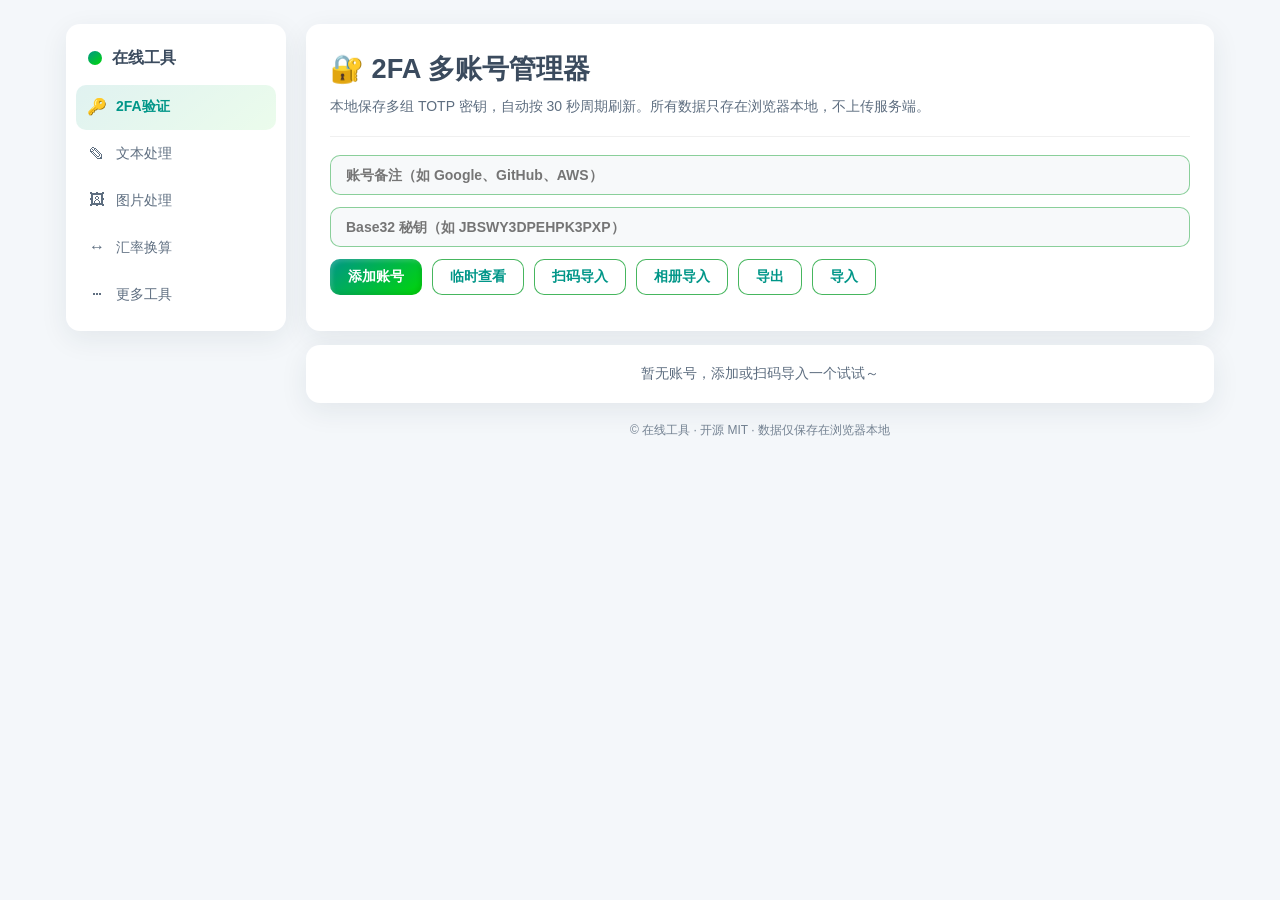
==== public/index.html @ 4e8e959b "feat(2fa): rewrite home as multi-account TOTP manager - multiple accounts with autosave (localStorag" ====
<!doctype html>
<html lang="zh-CN">
<head>
  <meta charset="utf-8">
  <title>2FA 多账号管理器</title>
  <meta http-equiv="X-UA-Compatible" content="IE=edge">
  <meta name="viewport" content="width=device-width,initial-scale=1">
  <meta name="description" content="开源 2FA / TOTP 多账号管理器，支持扫码导入、相册导入、Base32 手动添加。">
  <link rel="icon" type="image/svg+xml" href="assets/img/favicon.svg">
  <link rel="stylesheet" href="assets/css/style.css">
  <script src="assets/js/otpauth.umd.min.js"></script>
  <script src="assets/js/qrcode.min.js"></script>
  <script src="assets/js/jsQR.js"></script>
</head>
<body>
  <div class="layout">
    <aside class="sidebar" data-sidebar></aside>
    <main>
      <div class="panel">
        <h1>🔐 2FA 多账号管理器</h1>
        <p class="lead">本地保存多组 TOTP 密钥，自动按 30 秒周期刷新。所有数据只存在浏览器本地，不上传服务端。</p>
        <hr>

        <div class="row">
          <input id="remark" class="input" type="text" placeholder="账号备注（如 Google、GitHub、AWS）">
        </div>
        <div class="row">
          <input id="secret" class="input" type="text" placeholder="Base32 秘钥（如 JBSWY3DPEHPK3PXP）" autocomplete="off" autocapitalize="characters" spellcheck="false">
        </div>
        <div class="row">
          <button id="btn-add"  class="btn">添加账号</button>
          <button id="btn-once" class="btn ghost">临时查看</button>
          <button id="btn-scan" class="btn ghost">扫码导入</button>
          <button id="btn-pick" class="btn ghost">相册导入</button>
          <button id="btn-export" class="btn ghost">导出</button>
          <button id="btn-import" class="btn ghost">导入</button>
          <input id="file-qr" type="file" accept="image/*" hidden>
          <input id="file-json" type="file" accept="application/json,.json" hidden>
        </div>

        <div id="scanner" class="scanner" hidden>
          <video id="video" autoplay playsinline muted></video>
          <div class="row" style="margin-top:8px">
            <button id="btn-stop" class="btn danger">停止扫码</button>
            <span class="muted small">需要 HTTPS 与摄像头权限。如无法开启请改用「相册导入」。</span>
          </div>
        </div>
      </div>

      <div id="list"></div>

      <footer class="foot">© 在线工具 · 开源 MIT · 数据仅保存在浏览器本地</footer>
    </main>
  </div>

  <div id="qr-modal" class="modal" role="dialog" aria-modal="true">
    <div class="modal-content">
      <span class="close" data-close>×</span>
      <div id="qrcode"></div>
      <p class="qr-text">扫码即可在 Authenticator App 中添加这个账号。</p>
    </div>
  </div>

  <script src="assets/js/common.js"></script>
  <script>
  (function(){
    'use strict';
    const $ = s => document.querySelector(s);
    const STORAGE = window.localStorage;
    const LS_KEY = 'totp.accounts';

    // -------- state --------
    let accounts = [];
    try { accounts = JSON.parse(STORAGE.getItem(LS_KEY) || '[]'); } catch(e){ accounts = []; }
    const save = () => STORAGE.setItem(LS_KEY, JSON.stringify(accounts));

    function uid(){ return Math.random().toString(36).slice(2, 10) + Date.now().toString(36).slice(-4); }

    function normSecret(raw){ return String(raw || '').replace(/\s+/g, '').toUpperCase(); }

    function validateSecret(raw){
      const s = normSecret(raw);
      if(!s) return null;
      if(s.length < 16){ window.toast('密钥太短，至少 16 位 Base32'); return null; }
      if(s.length > 128){ window.toast('密钥过长'); return null; }
      if(!/^[A-Z2-7]+$/.test(s)){ window.toast('非法 Base32：只允许 A–Z 与 2–7'); return null; }
      return s;
    }

    function makeTOTP(acc){
      return new OTPAuth.TOTP({
        issuer: acc.issuer || '',
        label:  acc.remark || '账号',
        algorithm: acc.algorithm || 'SHA1',
        digits: acc.digits || 6,
        period: acc.period || 30,
        secret: OTPAuth.Secret.fromBase32(acc.secret)
      });
    }

    function genCode(acc, tsMs){
      try { return makeTOTP(acc).generate({ timestamp: tsMs }); }
      catch(e){ return '错误'; }
    }

    // -------- render --------
    const list = $('#list');
    function render(){
      list.innerHTML = '';
      if(!accounts.length){
        const empty = document.createElement('div');
        empty.className = 'panel ghost-panel';
        empty.innerHTML = '<div class="muted center">暂无账号，添加或扫码导入一个试试～</div>';
        list.appendChild(empty);
        return;
      }
      for(const acc of accounts){
        const card = document.createElement('div');
        card.className = 'panel acc-card';
        card.dataset.id = acc.id;
        card.innerHTML = `
          <div class="acc-row">
            <div class="acc-meta">
              <div class="acc-name" data-edit="remark" contenteditable="true" spellcheck="false"></div>
              <div class="acc-issuer muted small"></div>
              <div class="otp" data-otp>------</div>
              <div class="bar-track"><div class="bar-fill" data-bar></div></div>
            </div>
            <div class="acc-ctrl">
              <button class="btn ghost btn-sm" data-act="copy">复制</button>
              <button class="btn ghost btn-sm" data-act="qr">二维码</button>
              <button class="btn ghost btn-sm" data-act="edit">编辑秘钥</button>
              <button class="btn ghost btn-sm" data-act="up">↑</button>
              <button class="btn ghost btn-sm" data-act="down">↓</button>
              <button class="btn danger btn-sm" data-act="del">删除</button>
            </div>
          </div>`;
        card.querySelector('.acc-name').textContent = acc.remark || '未命名';
        card.querySelector('.acc-issuer').textContent = acc.issuer ? '· ' + acc.issuer : '';
        list.appendChild(card);
      }
      tick(true);
    }

    // -------- ticking --------
    function tick(force){
      const ms = Date.now();
      const sec = Math.floor(ms / 1000);
      for(const acc of accounts){
        const period = acc.period || 30;
        const left = period - (sec % period);
        const card = list.querySelector(`[data-id="${CSS.escape(acc.id)}"]`);
        if(!card) continue;
        const otpEl = card.querySelector('[data-otp]');
        const barEl = card.querySelector('[data-bar]');
        const code = genCode(acc, ms);
        // group spacing for 6 digits
        const display = code.length === 6 ? code.slice(0,3) + ' ' + code.slice(3) : code;
        otpEl.textContent = display;
        otpEl.classList.toggle('warn', left <= 5);
        if(barEl){
          barEl.style.width = (left / period * 100) + '%';
          barEl.classList.toggle('warn', left <= 5);
        }
      }
    }
    setInterval(tick, 1000);

    // -------- list event delegation --------
    list.addEventListener('click', (e) => {
      const btn = e.target.closest('button[data-act]');
      if(!btn) return;
      const card = e.target.closest('[data-id]');
      const id = card.dataset.id;
      const i = accounts.findIndex(a => a.id === id);
      if(i < 0) return;
      const act = btn.dataset.act;
      if(act === 'copy'){
        const code = genCode(accounts[i], Date.now()).replace(/\s/g,'');
        window.copyText(code).then(ok => ok && window.toast('已复制 ' + code));
      } else if(act === 'qr'){
        showQR(accounts[i]);
      } else if(act === 'edit'){
        const v = prompt('请输入新的 Base32 秘钥：', accounts[i].secret || '');
        if(v == null) return;
        const s = validateSecret(v);
        if(!s) return;
        accounts[i].secret = s; save(); render();
      } else if(act === 'up' && i > 0){
        [accounts[i-1], accounts[i]] = [accounts[i], accounts[i-1]]; save(); render();
      } else if(act === 'down' && i < accounts.length - 1){
        [accounts[i+1], accounts[i]] = [accounts[i], accounts[i+1]]; save(); render();
      } else if(act === 'del'){
        if(confirm('确认删除「' + (accounts[i].remark || '该账号') + '」？')){
          accounts.splice(i, 1); save(); render();
        }
      }
    });

    list.addEventListener('blur', (e) => {
      const node = e.target.closest('[data-edit="remark"]');
      if(!node) return;
      const card = e.target.closest('[data-id]');
      const i = accounts.findIndex(a => a.id === card.dataset.id);
      if(i < 0) return;
      const newName = (node.textContent || '').trim() || '未命名';
      if(newName !== accounts[i].remark){
        accounts[i].remark = newName;
        save();
      }
      node.textContent = newName;
    }, true);

    list.addEventListener('keydown', (e) => {
      if(e.target.matches('[data-edit="remark"]') && e.key === 'Enter'){
        e.preventDefault(); e.target.blur();
      }
    });

    // -------- add / once --------
    function addAccount(remark, secret, extra = {}){
      const s = validateSecret(secret);
      if(!s) return false;
      accounts.push({
        id: uid(),
        remark: (remark || '未命名').trim(),
        issuer: extra.issuer || '',
        secret: s,
        algorithm: extra.algorithm || 'SHA1',
        digits: extra.digits || 6,
        period: extra.period || 30,
      });
      save(); render();
      window.toast('已添加账号');
      return true;
    }

    $('#btn-add').addEventListener('click', () => {
      const r = $('#remark').value.trim();
      const s = $('#secret').value;
      if(!r){ return window.toast('请填写账号备注'); }
      if(addAccount(r, s)){ $('#remark').value = ''; $('#secret').value = ''; }
    });

    $('#btn-once').addEventListener('click', () => {
      const s = validateSecret($('#secret').value);
      if(!s) return;
      const code = genCode({ secret: s }, Date.now());
      const left = 30 - (Math.floor(Date.now()/1000) % 30);
      window.copyText(code);
      window.toast(`一次性验证码：${code}（剩余 ${left} 秒，已复制）`);
    });

    // -------- QR display --------
    function showQR(acc){
      const totp = makeTOTP(acc);
      const uri = totp.toString();
      const box = $('#qrcode');
      box.innerHTML = '';
      new QRCode(box, { text: uri, width: 240, height: 240, correctLevel: QRCode.CorrectLevel.M });
      $('#qr-modal').classList.add('open');
    }
    document.addEventListener('click', (e) => {
      if(e.target && e.target.matches('[data-close]')) $('#qr-modal').classList.remove('open');
      if(e.target && e.target.id === 'qr-modal')      $('#qr-modal').classList.remove('open');
    });
    document.addEventListener('keydown', (e) => {
      if(e.key === 'Escape') $('#qr-modal').classList.remove('open');
    });

    // -------- otpauth:// parsing --------
    function handleOtpauthUri(data){
      try{
        if(!/^otpauth:\/\//i.test(data)) throw new Error('不是 otpauth 链接');
        const u = new URL(data);
        const type = u.host.toLowerCase(); // totp / hotp
        if(type !== 'totp') throw new Error('暂不支持 ' + type.toUpperCase());
        const labelRaw = decodeURIComponent(u.pathname.replace(/^\//, ''));
        // label can be "Issuer:Account" — split
        let issuer = u.searchParams.get('issuer') || '';
        let remark = labelRaw;
        if(labelRaw.includes(':')){
          const [iss, acc] = labelRaw.split(':');
          issuer = issuer || iss;
          remark = acc.trim();
        }
        const secret = normSecret(u.searchParams.get('secret') || '');
        if(!secret){ throw new Error('二维码中缺少 secret'); }
        const algorithm = (u.searchParams.get('algorithm') || 'SHA1').toUpperCase();
        const digits = parseInt(u.searchParams.get('digits') || '6', 10);
        const period = parseInt(u.searchParams.get('period') || '30', 10);
        return { remark: remark || issuer || '未命名', issuer, secret, algorithm, digits, period };
      }catch(e){
        window.toast('二维码无效：' + e.message);
        return null;
      }
    }

    // -------- gallery import --------
    $('#btn-pick').addEventListener('click', () => $('#file-qr').click());
    $('#file-qr').addEventListener('change', (e) => {
      const f = e.target.files && e.target.files[0]; if(!f) return;
      const reader = new FileReader();
      reader.onload = () => {
        const img = new Image();
        img.onload = () => {
          const c = document.createElement('canvas');
          c.width = img.width; c.height = img.height;
          const ctx = c.getContext('2d');
          ctx.drawImage(img, 0, 0);
          const im = ctx.getImageData(0, 0, c.width, c.height);
          const qr = jsQR(im.data, c.width, c.height);
          if(!qr){ window.toast('无法识别二维码，请确认图片清晰'); return; }
          const parsed = handleOtpauthUri(qr.data);
          if(parsed) addAccount(parsed.remark, parsed.secret, parsed);
        };
        img.onerror = () => window.toast('图片加载失败');
        img.src = reader.result;
      };
      reader.readAsDataURL(f);
      e.target.value = '';
    });

    // -------- camera scan --------
    let stream = null, scanRAF = null;
    $('#btn-scan').addEventListener('click', async () => {
      if(!navigator.mediaDevices || !navigator.mediaDevices.getUserMedia){
        return window.toast('当前浏览器不支持摄像头扫码，请改用相册导入');
      }
      $('#scanner').hidden = false;
      try {
        stream = await navigator.mediaDevices.getUserMedia({ video: { facingMode: 'environment' } });
        const v = $('#video');
        v.srcObject = stream;
        await v.play().catch(() => {});
        scanLoop();
      } catch(e){
        window.toast('无法打开摄像头：' + (e.message || e));
        $('#scanner').hidden = true;
      }
    });
    $('#btn-stop').addEventListener('click', stopScan);
    function stopScan(){
      if(scanRAF){ cancelAnimationFrame(scanRAF); scanRAF = null; }
      if(stream){ stream.getTracks().forEach(t => t.stop()); stream = null; }
      $('#scanner').hidden = true;
    }
    function scanLoop(){
      if(!stream) return;
      const v = $('#video');
      const c = document.createElement('canvas');
      const ctx = c.getContext('2d');
      const loop = () => {
        if(!stream) return;
        if(v.readyState === v.HAVE_ENOUGH_DATA && v.videoWidth){
          c.width = v.videoWidth; c.height = v.videoHeight;
          ctx.drawImage(v, 0, 0, c.width, c.height);
          const im = ctx.getImageData(0, 0, c.width, c.height);
          const qr = jsQR(im.data, c.width, c.height, { inversionAttempts: 'attemptBoth' });
          if(qr){
            const parsed = handleOtpauthUri(qr.data);
            stopScan();
            if(parsed) addAccount(parsed.remark, parsed.secret, parsed);
            return;
          }
        }
        scanRAF = requestAnimationFrame(loop);
      };
      scanRAF = requestAnimationFrame(loop);
    }

    // -------- export / import --------
    $('#btn-export').addEventListener('click', () => {
      if(!accounts.length){ return window.toast('暂无账号可导出'); }
      const blob = new Blob([JSON.stringify(accounts, null, 2)], { type: 'application/json' });
      const url = URL.createObjectURL(blob);
      const a = document.createElement('a');
      a.href = url; a.download = 'totp-accounts-' + new Date().toISOString().slice(0,10) + '.json';
      document.body.appendChild(a); a.click(); a.remove();
      setTimeout(() => URL.revokeObjectURL(url), 2000);
    });
    $('#btn-import').addEventListener('click', () => $('#file-json').click());
    $('#file-json').addEventListener('change', (e) => {
      const f = e.target.files && e.target.files[0]; if(!f) return;
      const reader = new FileReader();
      reader.onload = () => {
        try {
          const data = JSON.parse(reader.result);
          if(!Array.isArray(data)) throw new Error('文件格式不正确');
          let n = 0;
          for(const a of data){
            const s = normSecret(a.secret);
            if(!s || !/^[A-Z2-7]+$/.test(s)) continue;
            accounts.push({
              id: uid(),
              remark: a.remark || a.label || '未命名',
              issuer: a.issuer || '',
              secret: s,
              algorithm: (a.algorithm || 'SHA1').toUpperCase(),
              digits: parseInt(a.digits || 6, 10),
              period: parseInt(a.period || 30, 10),
            });
            n++;
          }
          save(); render();
          window.toast('已导入 ' + n + ' 个账号');
        } catch(err){
          window.toast('导入失败：' + err.message);
        }
      };
      reader.readAsText(f);
      e.target.value = '';
    });

    // -------- URL params support: ?key=… or /2fa/<KEY> --------
    (function bootstrapFromUrl(){
      const url = new URL(location.href);
      let auto = url.searchParams.get('key');
      const m = url.pathname.match(/\/2fa\/([A-Za-z2-7]+)\/?$/);
      if(!auto && m) auto = m[1];
      if(auto){
        const s = validateSecret(auto);
        if(s) $('#secret').value = s;
      }
    })();

    render();
  })();
  </script>
</body>
</html>
---- public/assets/css/style.css ----
/* totp-tools — minimal, modern, single-file stylesheet */
*,*::before,*::after{box-sizing:border-box}
:root{
  --bg:#f4f7fa;
  --panel:#ffffff;
  --panel-2:#f7f9fa;
  --border:rgba(50,174,77,.55);
  --border-strong:rgba(50,174,77,.9);
  --text:#3b4b5e;
  --muted:#5e6e80;
  --accent:#009688;
  --accent-2:#00d708;
  --danger:#ff6767;
  --danger-2:#ae4c1a;
  --shadow:0 8px 28px rgba(31,45,66,.08);
  --radius:14px;
  --radius-sm:8px;
}
@media (prefers-color-scheme: dark){
  :root{
    --bg:#0f1419;
    --panel:#1a2028;
    --panel-2:#222934;
    --text:#e6ecf3;
    --muted:#9aa7b8;
    --shadow:0 8px 28px rgba(0,0,0,.4);
  }
}
html,body{margin:0;padding:0}
body{
  font:14px/1.55 -apple-system,BlinkMacSystemFont,"Segoe UI",Roboto,"Helvetica Neue",Arial,"PingFang SC","Hiragino Sans GB","Microsoft YaHei",sans-serif;
  color:var(--text);
  background:var(--bg);
  word-break:break-all;
}
a{color:var(--accent);text-decoration:none}
a:hover{text-decoration:underline}
hr{border:0;border-top:1px solid rgba(0,0,0,.06);margin:18px 0;width:100%}
@media (prefers-color-scheme: dark){hr{border-top-color:rgba(255,255,255,.08)}}

.layout{max-width:1180px;margin:0 auto;padding:24px 16px;display:grid;grid-template-columns:220px 1fr;gap:20px}
@media (max-width:820px){.layout{grid-template-columns:1fr}}

.sidebar{
  position:sticky;top:24px;align-self:start;
  background:var(--panel);border-radius:var(--radius);box-shadow:var(--shadow);
  padding:14px 10px;
}
.sidebar .brand{display:flex;align-items:center;gap:10px;padding:8px 12px 14px;font-weight:700;font-size:16px}
.sidebar .brand-dot{width:14px;height:14px;border-radius:50%;background:linear-gradient(142deg,var(--accent) 0%,var(--accent-2) 100%)}
.sidebar nav{display:flex;flex-direction:column;gap:2px}
.sidebar nav a{
  display:flex;align-items:center;gap:10px;padding:10px 12px;border-radius:10px;
  color:var(--muted);font-weight:500;
}
.sidebar nav a:hover{background:var(--panel-2);color:var(--text);text-decoration:none}
.sidebar nav a.active{background:linear-gradient(142deg,rgba(0,150,136,.12),rgba(0,215,8,.08));color:var(--accent);font-weight:600}
.sidebar nav a .ico{width:18px;display:inline-flex;justify-content:center;font-size:16px}
@media (max-width:820px){
  .sidebar{position:static;display:flex;align-items:center;gap:8px;overflow-x:auto;padding:10px}
  .sidebar .brand{padding:8px 12px}
  .sidebar nav{flex-direction:row;flex:1}
  .sidebar nav a{white-space:nowrap;padding:8px 12px}
}

.panel{background:var(--panel);border-radius:var(--radius);box-shadow:var(--shadow);padding:24px}
.panel h1{font-size:1.7rem;margin:0 0 6px;color:var(--text);font-weight:700}
.panel .lead{color:var(--muted);margin:0 0 6px}
.section{margin-bottom:8px}
.row{display:flex;gap:10px;align-items:center;flex-wrap:wrap;margin-bottom:12px}
.col{display:flex;flex-direction:column;gap:8px}

.input,.textarea,select{
  width:100%;background:var(--panel-2);border:0;border-radius:10px;color:var(--text);
  box-shadow:inset 0 0 0 1px var(--border);padding:12px 16px;outline:none;font-size:14px;
  font-weight:600;transition:box-shadow .15s ease,background .15s ease;
}
.input:focus,.textarea:focus,select:focus{box-shadow:inset 0 0 0 2px var(--border-strong);background:var(--panel)}
.textarea{height:140px;font-weight:400;resize:vertical;font-family:inherit}

.btn{
  display:inline-flex;align-items:center;justify-content:center;gap:6px;
  border:0;border-radius:10px;cursor:pointer;
  font-weight:600;font-size:14px;padding:9px 18px;color:#fff;
  background:linear-gradient(142deg,var(--accent) 0%,var(--accent-2) 100%);
  box-shadow:inset -2px -2px 4px rgba(0,0,0,.1),inset 2px 2px 4px rgba(255,255,255,.18);
  transition:transform .1s ease,box-shadow .15s ease;
}
.btn:hover{transform:translateY(-1px)}
.btn:active{transform:translateY(0)}
.btn.ghost{
  background:transparent;color:var(--accent);
  box-shadow:inset 0 0 0 1px var(--border-strong);
}
.btn.ghost:hover{background:var(--panel-2)}
.btn.danger{background:linear-gradient(142deg,var(--danger) 0%,var(--danger-2) 100%)}
.btn-sm{padding:6px 12px;font-size:12px}

.kv{display:flex;gap:8px;align-items:baseline;color:var(--muted);font-size:13px;margin:6px 0;flex-wrap:wrap}
.kv .label{min-width:90px;color:var(--muted)}
.kv .value{color:var(--text);font-weight:600;font-feature-settings:"tnum" 1}
.code{font:600 1.6rem/1.2 ui-monospace,SFMono-Regular,Menlo,Consolas,monospace;color:rgb(50,174,77);letter-spacing:.18em}
.code.warn{color:var(--danger)}

footer.foot{margin-top:18px;color:var(--muted);text-align:center;font-size:12px;opacity:.85}

#notification-container{position:fixed;top:20px;right:20px;z-index:9999;display:flex;flex-direction:column;gap:10px}
.notification{background:rgba(20,20,20,.92);color:#fff;padding:11px 16px;border-radius:10px;
  box-shadow:0 8px 24px rgba(0,0,0,.35);opacity:0;transform:translateX(100%);
  transition:opacity .35s ease,transform .35s ease;font-size:13px;max-width:280px}
.notification.show{opacity:1;transform:translateX(0)}

.modal{display:none;position:fixed;inset:0;width:100%;height:100%;overflow:auto;background:rgba(0,0,0,.55);z-index:1000}
.modal.open{display:block}
.modal-content{background:var(--panel);color:var(--text);padding:24px;position:fixed;
  top:50%;left:50%;transform:translate(-50%,-50%);border-radius:var(--radius);
  max-width:340px;width:calc(100% - 32px);text-align:center;box-shadow:var(--shadow)}
.modal-content .close{position:absolute;top:6px;right:14px;font-size:26px;color:var(--muted);
  cursor:pointer;line-height:1;font-weight:700}
.modal-content .close:hover{color:var(--text)}
#qrcode{width:240px;height:240px;margin:8px auto;display:block;background:#fff;padding:6px;border-radius:8px}
.qr-text{margin:14px 0 0;color:var(--muted);font-size:13px}

.tip{background:var(--panel-2);border-radius:10px;padding:14px;color:var(--muted);font-size:13px;line-height:1.7}
.tip strong{color:var(--text)}
.tip .demo-key{cursor:pointer;color:var(--accent);font-weight:700}
.tip .demo-key:hover{text-decoration:underline}

.grid-2{display:grid;grid-template-columns:1fr 1fr;gap:14px}
@media (max-width:640px){.grid-2{grid-template-columns:1fr}}

.tools-grid{display:grid;grid-template-columns:repeat(auto-fill,minmax(220px,1fr));gap:14px}
.tool-card{background:var(--panel-2);border-radius:12px;padding:16px;display:flex;flex-direction:column;gap:6px;
  box-shadow:inset 0 0 0 1px rgba(0,0,0,.04);transition:transform .15s ease}
@media (prefers-color-scheme: dark){.tool-card{box-shadow:inset 0 0 0 1px rgba(255,255,255,.04)}}
.tool-card:hover{transform:translateY(-2px)}
.tool-card .name{font-weight:700;color:var(--text)}
.tool-card .desc{color:var(--muted);font-size:13px}
.tool-card a{margin-top:auto;font-weight:600}

img.preview{max-width:100%;height:auto;border-radius:10px;display:block}
canvas.preview{max-width:100%;height:auto;border-radius:10px;display:block}

.swap-row{display:flex;gap:10px;align-items:center}
.swap-row .input{flex:1}
.swap-row select{flex:0 0 130px}

table.rates{width:100%;border-collapse:collapse;margin-top:10px;font-size:13px}
table.rates th,table.rates td{padding:9px 10px;border-bottom:1px solid rgba(0,0,0,.06);text-align:left}
@media (prefers-color-scheme: dark){table.rates th,table.rates td{border-bottom-color:rgba(255,255,255,.08)}}
table.rates th{color:var(--muted);font-weight:600}

.tabs{display:flex;gap:6px;margin-bottom:12px;flex-wrap:wrap}
.tab{padding:8px 14px;border-radius:10px;cursor:pointer;color:var(--muted);font-weight:600;
  background:var(--panel-2);box-shadow:inset 0 0 0 1px rgba(0,0,0,.04);font-size:13px}
@media (prefers-color-scheme: dark){.tab{box-shadow:inset 0 0 0 1px rgba(255,255,255,.06)}}
.tab.active{color:var(--accent);box-shadow:inset 0 0 0 1px var(--border-strong)}

.text-counter{display:flex;gap:14px;flex-wrap:wrap;color:var(--muted);font-size:12px;margin-top:6px}
.text-counter span b{color:var(--text);font-weight:700}

.dropzone{border:2px dashed var(--border);border-radius:12px;padding:24px;text-align:center;color:var(--muted);
  background:var(--panel-2);transition:border-color .15s ease,background .15s ease;cursor:pointer}
.dropzone.over{border-color:var(--border-strong);background:var(--panel)}

.muted{color:var(--muted)}
.small{font-size:12px}
.center{text-align:center}
.flex{display:flex;gap:10px;align-items:center;flex-wrap:wrap}

/* multi-account TOTP cards */
#list{display:flex;flex-direction:column;gap:14px;margin-top:14px}
.ghost-panel{padding:18px}
.acc-card{padding:18px}
.acc-row{display:flex;gap:14px;align-items:flex-start;flex-wrap:wrap}
.acc-meta{flex:1;min-width:0}
.acc-name{font-weight:700;font-size:15px;color:var(--text);outline:none;
  padding:2px 6px;border-radius:6px;display:inline-block;max-width:100%;
  word-break:break-all}
.acc-name:focus{background:var(--panel-2);box-shadow:inset 0 0 0 1px var(--border-strong)}
.acc-issuer{margin-bottom:6px}
.otp{font:700 2rem/1.1 ui-monospace,SFMono-Regular,Menlo,Consolas,monospace;
  color:var(--accent);letter-spacing:.18em;margin:8px 0 10px;font-feature-settings:"tnum" 1}
.otp.warn{color:var(--danger)}
.bar-track{height:6px;background:var(--panel-2);border-radius:3px;overflow:hidden;
  box-shadow:inset 0 0 0 1px rgba(0,0,0,.05)}
@media (prefers-color-scheme: dark){.bar-track{box-shadow:inset 0 0 0 1px rgba(255,255,255,.06)}}
.bar-fill{height:100%;width:100%;background:linear-gradient(142deg,var(--accent) 0%,var(--accent-2) 100%);
  transition:width 1s linear}
.bar-fill.warn{background:linear-gradient(142deg,var(--danger) 0%,var(--danger-2) 100%)}
.acc-ctrl{display:flex;flex-wrap:wrap;gap:6px;align-items:flex-start}
@media (max-width:560px){
  .acc-row{flex-direction:column}
  .acc-ctrl{width:100%}
}

/* camera scanner */
.scanner{margin-top:14px}
.scanner video{width:100%;max-height:360px;background:#000;border-radius:12px;display:block;object-fit:cover}
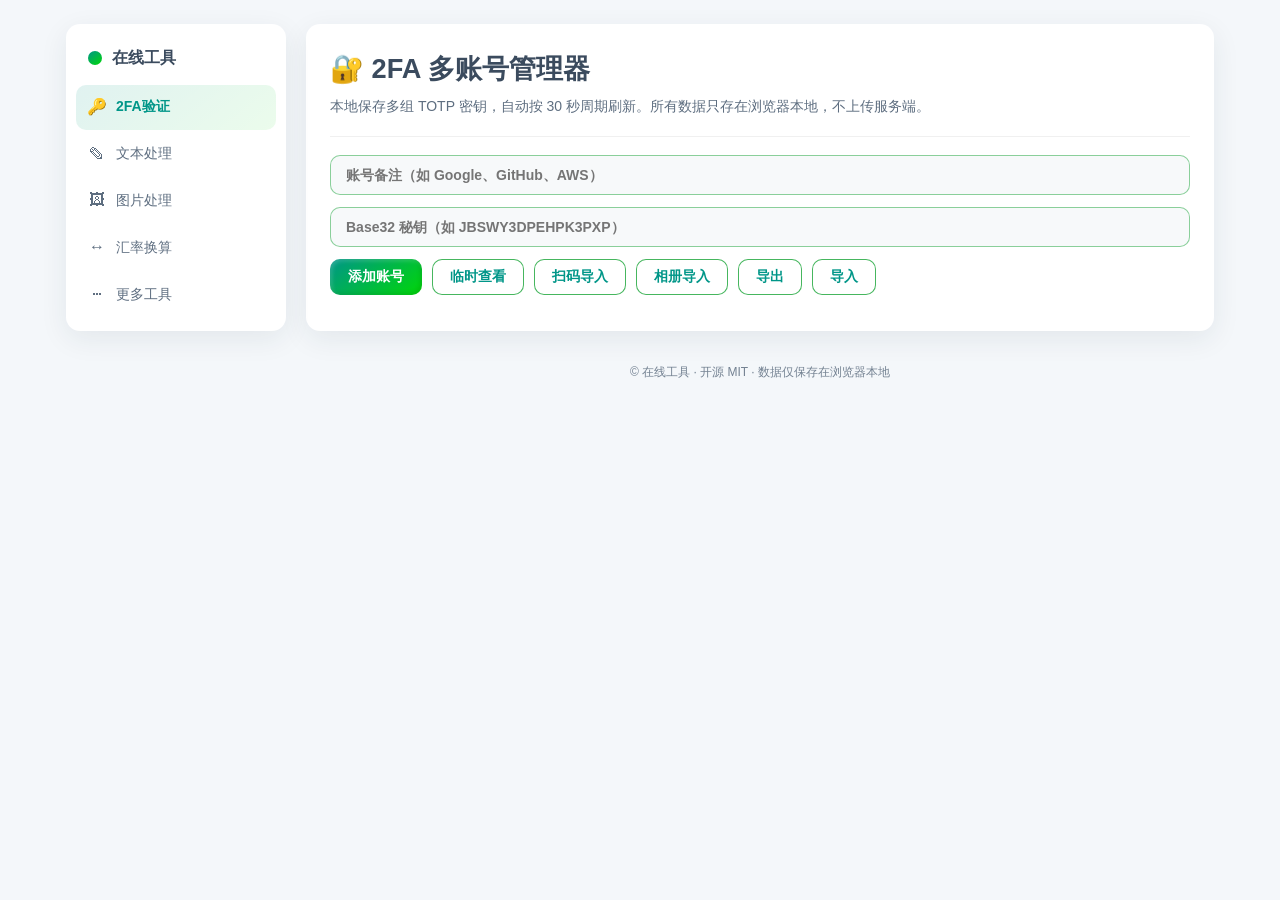
==== commit 6e81f0e3: "feat: in-app SPA navigation between tool pages - common.js gains a tiny client-side router: clicking" ====
--- a/public/index.html
+++ b/public/index.html
@@ -50,18 +50,7 @@
       <div id="list"></div>
 
       <footer class="foot">© 在线工具 · 开源 MIT · 数据仅保存在浏览器本地</footer>
-    </main>
-  </div>
-
-  <div id="qr-modal" class="modal" role="dialog" aria-modal="true">
-    <div class="modal-content">
-      <span class="close" data-close>×</span>
-      <div id="qrcode"></div>
-      <p class="qr-text">扫码即可在 Authenticator App 中添加这个账号。</p>
-    </div>
-  </div>
-
-  <script src="assets/js/common.js"></script>
+    
   <script>
   (function(){
     'use strict';
@@ -260,11 +249,11 @@
       new QRCode(box, { text: uri, width: 240, height: 240, correctLevel: QRCode.CorrectLevel.M });
       $('#qr-modal').classList.add('open');
     }
-    document.addEventListener('click', (e) => {
+    (window.__pageOn || document.addEventListener.bind(document))(document, 'click', (e) => {
       if(e.target && e.target.matches('[data-close]')) $('#qr-modal').classList.remove('open');
       if(e.target && e.target.id === 'qr-modal')      $('#qr-modal').classList.remove('open');
     });
-    document.addEventListener('keydown', (e) => {
+    (window.__pageOn || document.addEventListener.bind(document))(document, 'keydown', (e) => {
       if(e.key === 'Escape') $('#qr-modal').classList.remove('open');
     });
 
@@ -427,5 +416,17 @@
     render();
   })();
   </script>
+    </main>
+  </div>
+
+  <div id="qr-modal" class="modal" role="dialog" aria-modal="true">
+    <div class="modal-content">
+      <span class="close" data-close>×</span>
+      <div id="qrcode"></div>
+      <p class="qr-text">扫码即可在 Authenticator App 中添加这个账号。</p>
+    </div>
+  </div>
+
+  <script src="assets/js/common.js"></script>
 </body>
 </html>
--- a/public/assets/css/style.css
+++ b/public/assets/css/style.css
@@ -57,10 +57,16 @@
 .sidebar nav a.active{background:linear-gradient(142deg,rgba(0,150,136,.12),rgba(0,215,8,.08));color:var(--accent);font-weight:600}
 .sidebar nav a .ico{width:18px;display:inline-flex;justify-content:center;font-size:16px}
 @media (max-width:820px){
-  .sidebar{position:static;display:flex;align-items:center;gap:8px;overflow-x:auto;padding:10px}
-  .sidebar .brand{padding:8px 12px}
-  .sidebar nav{flex-direction:row;flex:1}
-  .sidebar nav a{white-space:nowrap;padding:8px 12px}
+  .sidebar{position:static;display:flex;align-items:center;gap:6px;overflow-x:auto;padding:8px 10px;
+    -webkit-overflow-scrolling:touch;flex-wrap:nowrap}
+  .sidebar .brand{padding:4px 6px 4px 4px;font-size:14px;flex-shrink:0}
+  .sidebar .brand span:not(.brand-dot){display:none}
+  .sidebar nav{flex-direction:row;flex:1;gap:2px;justify-content:space-between}
+  .sidebar nav a{white-space:nowrap;padding:8px 8px;font-size:13px;flex:1;justify-content:center;min-width:0}
+  .sidebar nav a .ico{display:none}
+}
+@media (max-width:380px){
+  .sidebar nav a{padding:8px 6px;font-size:12px}
 }
 
 .panel{background:var(--panel);border-radius:var(--radius);box-shadow:var(--shadow);padding:24px}
@@ -194,6 +200,11 @@
   .acc-ctrl{width:100%}
 }
 
+/* button rows on narrow screens - keep 4 per row */
+@media (max-width:520px){
+  .panel > .row .btn{flex:1 1 calc(50% - 5px);min-width:0}
+}
+
 /* camera scanner */
 .scanner{margin-top:14px}
 .scanner video{width:100%;max-height:360px;background:#000;border-radius:12px;display:block;object-fit:cover}
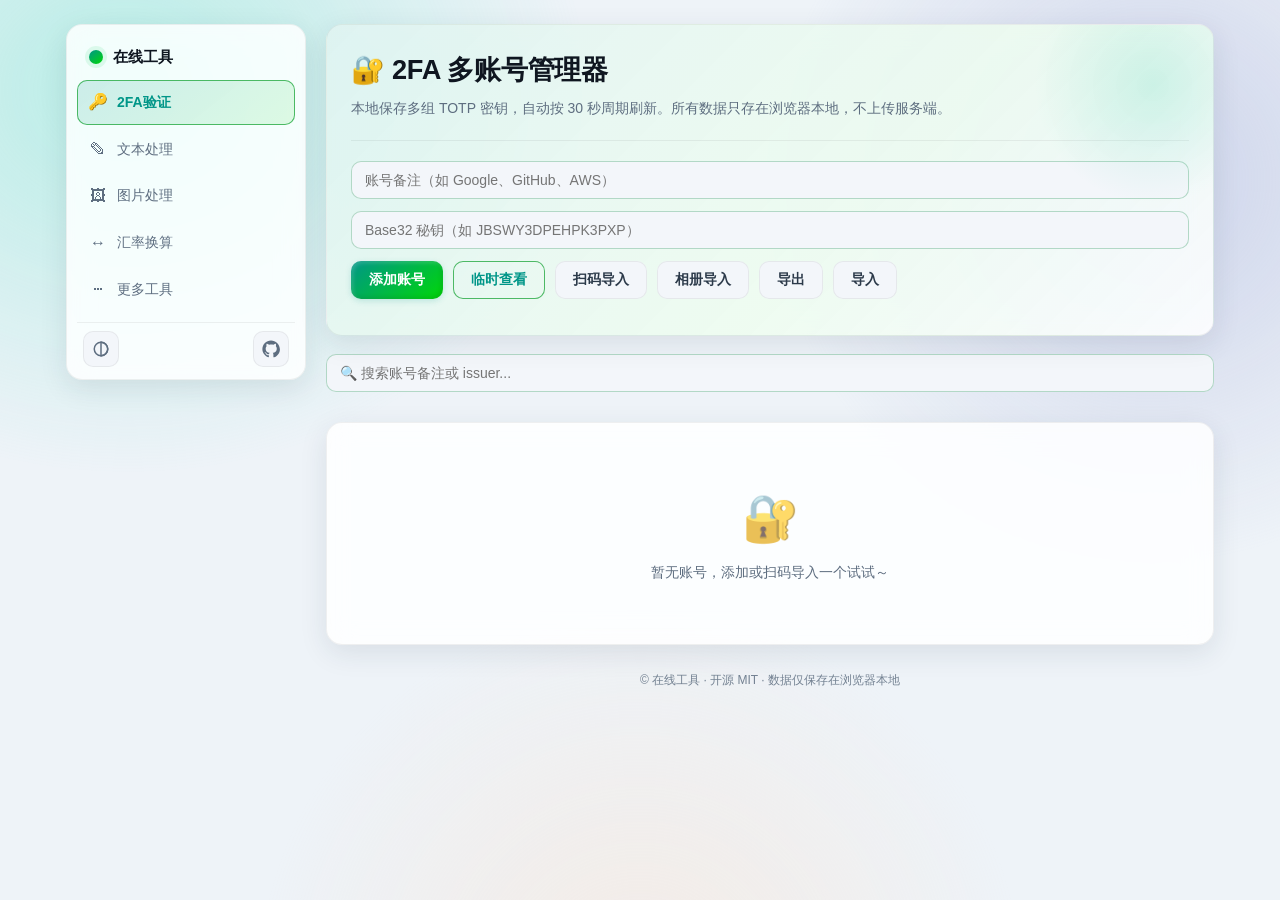
==== commit 7a78c465: "feat: UI overhaul + 5 new tools UI: - mesh gradient background, glass-blur panels, hero header - lig" ====
--- a/public/index.html
+++ b/public/index.html
@@ -11,12 +11,13 @@
   <script src="assets/js/otpauth.umd.min.js"></script>
   <script src="assets/js/qrcode.min.js"></script>
   <script src="assets/js/jsQR.js"></script>
+  <script src="assets/js/common.js"></script>
 </head>
 <body>
   <div class="layout">
     <aside class="sidebar" data-sidebar></aside>
     <main>
-      <div class="panel">
+      <div class="panel hero">
         <h1>🔐 2FA 多账号管理器</h1>
         <p class="lead">本地保存多组 TOTP 密钥，自动按 30 秒周期刷新。所有数据只存在浏览器本地，不上传服务端。</p>
         <hr>
@@ -30,10 +31,10 @@
         <div class="row">
           <button id="btn-add"  class="btn">添加账号</button>
           <button id="btn-once" class="btn ghost">临时查看</button>
-          <button id="btn-scan" class="btn ghost">扫码导入</button>
-          <button id="btn-pick" class="btn ghost">相册导入</button>
-          <button id="btn-export" class="btn ghost">导出</button>
-          <button id="btn-import" class="btn ghost">导入</button>
+          <button id="btn-scan" class="btn subtle">扫码导入</button>
+          <button id="btn-pick" class="btn subtle">相册导入</button>
+          <button id="btn-export" class="btn subtle">导出</button>
+          <button id="btn-import" class="btn subtle">导入</button>
           <input id="file-qr" type="file" accept="image/*" hidden>
           <input id="file-json" type="file" accept="application/json,.json" hidden>
         </div>
@@ -45,6 +46,10 @@
             <span class="muted small">需要 HTTPS 与摄像头权限。如无法开启请改用「相册导入」。</span>
           </div>
         </div>
+      </div>
+
+      <div class="toolbar">
+        <input id="search" class="input search-input" type="search" placeholder="🔍 搜索账号备注或 issuer..." autocomplete="off">
       </div>
 
       <div id="list"></div>
@@ -94,16 +99,42 @@
 
     // -------- render --------
     const list = $('#list');
+    let searchQuery = '';
+    const RING_R = 20, RING_C = 2 * Math.PI * RING_R;
+
+    function filteredAccounts(){
+      if(!searchQuery) return accounts;
+      const q = searchQuery.toLowerCase();
+      return accounts.filter(a =>
+        (a.remark || '').toLowerCase().includes(q) ||
+        (a.issuer || '').toLowerCase().includes(q)
+      );
+    }
+
     function render(){
       list.innerHTML = '';
+      const visible = filteredAccounts();
       if(!accounts.length){
-        const empty = document.createElement('div');
-        empty.className = 'panel ghost-panel';
-        empty.innerHTML = '<div class="muted center">暂无账号，添加或扫码导入一个试试～</div>';
-        list.appendChild(empty);
+        list.innerHTML = `
+          <div class="panel">
+            <div class="empty-state">
+              <div class="ico">🔐</div>
+              <div>暂无账号，添加或扫码导入一个试试～</div>
+            </div>
+          </div>`;
         return;
       }
-      for(const acc of accounts){
+      if(!visible.length){
+        list.innerHTML = `
+          <div class="panel">
+            <div class="empty-state">
+              <div class="ico">🔍</div>
+              <div>没有匹配「${searchQuery}」的账号</div>
+            </div>
+          </div>`;
+        return;
+      }
+      for(const acc of visible){
         const card = document.createElement('div');
         card.className = 'panel acc-card';
         card.dataset.id = acc.id;
@@ -112,16 +143,25 @@
             <div class="acc-meta">
               <div class="acc-name" data-edit="remark" contenteditable="true" spellcheck="false"></div>
               <div class="acc-issuer muted small"></div>
-              <div class="otp" data-otp>------</div>
-              <div class="bar-track"><div class="bar-fill" data-bar></div></div>
+              <div class="otp-block">
+                <div class="otp" data-otp data-act="copy" title="点击复制">------</div>
+                <div class="ring">
+                  <svg viewBox="0 0 48 48" aria-hidden="true">
+                    <circle class="ring-bg" cx="24" cy="24" r="${RING_R}"/>
+                    <circle class="ring-fg" data-ring cx="24" cy="24" r="${RING_R}"
+                      stroke-dasharray="${RING_C.toFixed(2)}" stroke-dashoffset="0"/>
+                  </svg>
+                  <div class="ring-text" data-ring-text>--</div>
+                </div>
+              </div>
             </div>
             <div class="acc-ctrl">
-              <button class="btn ghost btn-sm" data-act="copy">复制</button>
-              <button class="btn ghost btn-sm" data-act="qr">二维码</button>
-              <button class="btn ghost btn-sm" data-act="edit">编辑秘钥</button>
-              <button class="btn ghost btn-sm" data-act="up">↑</button>
-              <button class="btn ghost btn-sm" data-act="down">↓</button>
-              <button class="btn danger btn-sm" data-act="del">删除</button>
+              <button class="btn ghost btn-sm" data-act="copy" title="复制验证码">📋</button>
+              <button class="btn ghost btn-sm" data-act="qr" title="生成二维码">▦</button>
+              <button class="btn ghost btn-sm" data-act="edit" title="编辑密钥">✎</button>
+              <button class="btn ghost btn-sm" data-act="up" title="上移">↑</button>
+              <button class="btn ghost btn-sm" data-act="down" title="下移">↓</button>
+              <button class="btn danger btn-sm" data-act="del" title="删除">🗑</button>
             </div>
           </div>`;
         card.querySelector('.acc-name').textContent = acc.remark || '未命名';
@@ -141,15 +181,24 @@
         const card = list.querySelector(`[data-id="${CSS.escape(acc.id)}"]`);
         if(!card) continue;
         const otpEl = card.querySelector('[data-otp]');
-        const barEl = card.querySelector('[data-bar]');
+        const ring = card.querySelector('[data-ring]');
+        const ringText = card.querySelector('[data-ring-text]');
+
         const code = genCode(acc, ms);
-        // group spacing for 6 digits
         const display = code.length === 6 ? code.slice(0,3) + ' ' + code.slice(3) : code;
         otpEl.textContent = display;
-        otpEl.classList.toggle('warn', left <= 5);
-        if(barEl){
-          barEl.style.width = (left / period * 100) + '%';
-          barEl.classList.toggle('warn', left <= 5);
+
+        const warn = left <= 5;
+        otpEl.classList.toggle('warn', warn);
+
+        if(ring){
+          const offset = (1 - left / period) * RING_C;
+          ring.style.strokeDashoffset = offset.toFixed(2);
+          ring.classList.toggle('warn', warn);
+        }
+        if(ringText){
+          ringText.textContent = left;
+          ringText.classList.toggle('warn', warn);
         }
       }
     }
@@ -157,9 +206,10 @@
 
     // -------- list event delegation --------
     list.addEventListener('click', (e) => {
-      const btn = e.target.closest('button[data-act]');
+      const btn = e.target.closest('[data-act]');
       if(!btn) return;
       const card = e.target.closest('[data-id]');
+      if(!card) return;
       const id = card.dataset.id;
       const i = accounts.findIndex(a => a.id === id);
       if(i < 0) return;
@@ -401,6 +451,15 @@
       e.target.value = '';
     });
 
+    // -------- search ----------
+    const searchInput = $('#search');
+    if(searchInput){
+      searchInput.addEventListener('input', (e) => {
+        searchQuery = e.target.value.trim();
+        render();
+      });
+    }
+
     // -------- URL params support: ?key=… or /2fa/<KEY> --------
     (function bootstrapFromUrl(){
       const url = new URL(location.href);
@@ -427,6 +486,5 @@
     </div>
   </div>
 
-  <script src="assets/js/common.js"></script>
 </body>
 </html>
--- a/public/assets/css/style.css
+++ b/public/assets/css/style.css
@@ -1,61 +1,152 @@
-/* totp-tools — minimal, modern, single-file stylesheet */
+/* totp-tools — modern multi-tool stylesheet */
 *,*::before,*::after{box-sizing:border-box}
+
 :root{
-  --bg:#f4f7fa;
-  --panel:#ffffff;
-  --panel-2:#f7f9fa;
-  --border:rgba(50,174,77,.55);
-  --border-strong:rgba(50,174,77,.9);
-  --text:#3b4b5e;
+  /* core palette (light) */
+  --bg:#eef3f8;
+  --bg-mesh-1:#74ebd5;
+  --bg-mesh-2:#acb6e5;
+  --bg-mesh-3:#fde4cf;
+  --panel:rgba(255,255,255,.86);
+  --panel-solid:#ffffff;
+  --panel-2:#f3f6fa;
+  --panel-3:#e9eef4;
+  --border:rgba(80,170,120,.40);
+  --border-strong:rgba(50,174,77,.85);
+  --border-soft:rgba(0,0,0,.06);
+  --text:#2c3a4a;
+  --text-strong:#0f1620;
   --muted:#5e6e80;
   --accent:#009688;
   --accent-2:#00d708;
+  --accent-3:#00b8c6;
   --danger:#ff6767;
   --danger-2:#ae4c1a;
-  --shadow:0 8px 28px rgba(31,45,66,.08);
-  --radius:14px;
-  --radius-sm:8px;
+  --warn:#ffb020;
+  --shadow:0 8px 28px rgba(31,45,66,.10);
+  --shadow-lg:0 16px 40px rgba(31,45,66,.14);
+  --radius:16px;
+  --radius-sm:10px;
+}
+
+html[data-theme="dark"], html[data-theme="auto"] {
+  /* dark variant — default applied via prefers-color-scheme below for auto */
 }
 @media (prefers-color-scheme: dark){
-  :root{
-    --bg:#0f1419;
-    --panel:#1a2028;
+  html[data-theme="auto"]{
+    --bg:#0d1117;
+    --bg-mesh-1:#1d3b6a;
+    --bg-mesh-2:#5a2480;
+    --bg-mesh-3:#143a3a;
+    --panel:rgba(28,33,42,.86);
+    --panel-solid:#1a2028;
     --panel-2:#222934;
+    --panel-3:#2a313d;
+    --border:rgba(80,180,130,.30);
+    --border-strong:rgba(80,200,140,.80);
+    --border-soft:rgba(255,255,255,.06);
     --text:#e6ecf3;
+    --text-strong:#ffffff;
     --muted:#9aa7b8;
-    --shadow:0 8px 28px rgba(0,0,0,.4);
+    --shadow:0 10px 32px rgba(0,0,0,.45);
+    --shadow-lg:0 18px 44px rgba(0,0,0,.55);
   }
 }
-html,body{margin:0;padding:0}
+html[data-theme="dark"]{
+  --bg:#0d1117;
+  --bg-mesh-1:#1d3b6a;
+  --bg-mesh-2:#5a2480;
+  --bg-mesh-3:#143a3a;
+  --panel:rgba(28,33,42,.86);
+  --panel-solid:#1a2028;
+  --panel-2:#222934;
+  --panel-3:#2a313d;
+  --border:rgba(80,180,130,.30);
+  --border-strong:rgba(80,200,140,.80);
+  --border-soft:rgba(255,255,255,.06);
+  --text:#e6ecf3;
+  --text-strong:#ffffff;
+  --muted:#9aa7b8;
+  --shadow:0 10px 32px rgba(0,0,0,.45);
+  --shadow-lg:0 18px 44px rgba(0,0,0,.55);
+}
+
+html,body{margin:0;padding:0;min-height:100%}
 body{
   font:14px/1.55 -apple-system,BlinkMacSystemFont,"Segoe UI",Roboto,"Helvetica Neue",Arial,"PingFang SC","Hiragino Sans GB","Microsoft YaHei",sans-serif;
   color:var(--text);
   background:var(--bg);
-  word-break:break-all;
-}
+  word-break:break-word;
+  -webkit-font-smoothing:antialiased;
+  -moz-osx-font-smoothing:grayscale;
+  position:relative;
+  min-height:100vh;
+}
+/* mesh background blobs */
+body::before{
+  content:'';position:fixed;inset:0;pointer-events:none;z-index:-1;
+  background:
+    radial-gradient(60vmax 50vmax at 10% 10%, var(--bg-mesh-1) 0%, transparent 60%),
+    radial-gradient(50vmax 50vmax at 90% 20%, var(--bg-mesh-2) 0%, transparent 60%),
+    radial-gradient(50vmax 50vmax at 50% 110%, var(--bg-mesh-3) 0%, transparent 60%);
+  opacity:.5;
+  filter:saturate(.85);
+  animation:bgshift 40s ease-in-out infinite alternate;
+}
+@keyframes bgshift{
+  0%{transform:translate3d(0,0,0) scale(1)}
+  50%{transform:translate3d(2%,-1%,0) scale(1.03)}
+  100%{transform:translate3d(-2%,2%,0) scale(1.02)}
+}
+
 a{color:var(--accent);text-decoration:none}
 a:hover{text-decoration:underline}
-hr{border:0;border-top:1px solid rgba(0,0,0,.06);margin:18px 0;width:100%}
-@media (prefers-color-scheme: dark){hr{border-top-color:rgba(255,255,255,.08)}}
-
-.layout{max-width:1180px;margin:0 auto;padding:24px 16px;display:grid;grid-template-columns:220px 1fr;gap:20px}
+hr{border:0;border-top:1px solid var(--border-soft);margin:20px 0;width:100%}
+
+/* Layout */
+.layout{max-width:1180px;margin:0 auto;padding:24px 16px;display:grid;grid-template-columns:240px 1fr;gap:20px;min-height:100vh}
 @media (max-width:820px){.layout{grid-template-columns:1fr}}
 
+main{display:flex;flex-direction:column;gap:18px;animation:fadeIn .35s ease}
+@keyframes fadeIn{from{opacity:0;transform:translateY(8px)}to{opacity:1;transform:translateY(0)}}
+
+/* Sidebar */
 .sidebar{
   position:sticky;top:24px;align-self:start;
-  background:var(--panel);border-radius:var(--radius);box-shadow:var(--shadow);
-  padding:14px 10px;
-}
-.sidebar .brand{display:flex;align-items:center;gap:10px;padding:8px 12px 14px;font-weight:700;font-size:16px}
-.sidebar .brand-dot{width:14px;height:14px;border-radius:50%;background:linear-gradient(142deg,var(--accent) 0%,var(--accent-2) 100%)}
+  background:var(--panel);
+  -webkit-backdrop-filter:saturate(160%) blur(14px);
+  backdrop-filter:saturate(160%) blur(14px);
+  border:1px solid var(--border-soft);
+  border-radius:var(--radius);
+  box-shadow:var(--shadow);
+  padding:14px 10px 12px;
+}
+.sidebar .brand{display:flex;align-items:center;gap:10px;padding:6px 12px 12px;font-weight:700;font-size:15px;color:var(--text-strong)}
+.sidebar .brand-dot{width:14px;height:14px;border-radius:50%;
+  background:linear-gradient(142deg,var(--accent) 0%,var(--accent-2) 100%);
+  box-shadow:0 0 0 4px rgba(0,200,80,.10)}
 .sidebar nav{display:flex;flex-direction:column;gap:2px}
 .sidebar nav a{
   display:flex;align-items:center;gap:10px;padding:10px 12px;border-radius:10px;
-  color:var(--muted);font-weight:500;
-}
-.sidebar nav a:hover{background:var(--panel-2);color:var(--text);text-decoration:none}
-.sidebar nav a.active{background:linear-gradient(142deg,rgba(0,150,136,.12),rgba(0,215,8,.08));color:var(--accent);font-weight:600}
+  color:var(--muted);font-weight:500;transition:background .15s ease,color .15s ease,transform .12s ease;
+}
+.sidebar nav a:hover{background:var(--panel-2);color:var(--text);text-decoration:none;transform:translateX(2px)}
+.sidebar nav a.active{
+  background:linear-gradient(142deg,rgba(0,150,136,.16),rgba(0,215,8,.10));
+  color:var(--accent);font-weight:700;
+  box-shadow:inset 0 0 0 1px var(--border-strong)
+}
 .sidebar nav a .ico{width:18px;display:inline-flex;justify-content:center;font-size:16px}
+
+.sidebar .side-tools{display:flex;justify-content:space-between;align-items:center;gap:6px;margin-top:10px;padding:8px 6px 0;border-top:1px solid var(--border-soft)}
+.icon-btn{
+  width:36px;height:36px;display:inline-flex;align-items:center;justify-content:center;
+  background:var(--panel-2);border:1px solid var(--border-soft);border-radius:10px;cursor:pointer;
+  color:var(--muted);font-size:16px;transition:all .15s ease;
+}
+.icon-btn:hover{color:var(--accent);border-color:var(--border-strong);transform:translateY(-1px)}
+.icon-btn[aria-pressed="true"]{color:var(--accent);border-color:var(--border-strong)}
+
 @media (max-width:820px){
   .sidebar{position:static;display:flex;align-items:center;gap:6px;overflow-x:auto;padding:8px 10px;
     -webkit-overflow-scrolling:touch;flex-wrap:nowrap}
@@ -64,70 +155,111 @@
   .sidebar nav{flex-direction:row;flex:1;gap:2px;justify-content:space-between}
   .sidebar nav a{white-space:nowrap;padding:8px 8px;font-size:13px;flex:1;justify-content:center;min-width:0}
   .sidebar nav a .ico{display:none}
+  .sidebar .side-tools{margin:0;padding:0;border:0;flex-shrink:0}
+  .sidebar .side-tools .icon-btn{width:32px;height:32px}
 }
 @media (max-width:380px){
-  .sidebar nav a{padding:8px 6px;font-size:12px}
-}
-
-.panel{background:var(--panel);border-radius:var(--radius);box-shadow:var(--shadow);padding:24px}
-.panel h1{font-size:1.7rem;margin:0 0 6px;color:var(--text);font-weight:700}
-.panel .lead{color:var(--muted);margin:0 0 6px}
-.section{margin-bottom:8px}
+  .sidebar nav a{padding:8px 5px;font-size:12px}
+}
+
+/* Panel */
+.panel{
+  background:var(--panel);
+  -webkit-backdrop-filter:saturate(160%) blur(14px);
+  backdrop-filter:saturate(160%) blur(14px);
+  border:1px solid var(--border-soft);
+  border-radius:var(--radius);
+  box-shadow:var(--shadow);
+  padding:24px;
+}
+.panel.hero{
+  position:relative;overflow:hidden;
+  background:
+    linear-gradient(135deg, rgba(0,150,136,.10), rgba(0,215,8,.06) 60%, transparent),
+    var(--panel);
+}
+.panel.hero::after{
+  content:'';position:absolute;right:-60px;top:-60px;width:240px;height:240px;border-radius:50%;
+  background:radial-gradient(circle, rgba(0,200,140,.15), transparent 70%);
+  pointer-events:none;
+}
+.panel h1{font-size:1.7rem;margin:0 0 6px;color:var(--text-strong);font-weight:700;letter-spacing:-.01em}
+.panel .lead{color:var(--muted);margin:0 0 6px;line-height:1.6}
+
+.section{margin-bottom:6px}
 .row{display:flex;gap:10px;align-items:center;flex-wrap:wrap;margin-bottom:12px}
+.row.tight{gap:6px}
 .col{display:flex;flex-direction:column;gap:8px}
 
+/* Inputs */
 .input,.textarea,select{
   width:100%;background:var(--panel-2);border:0;border-radius:10px;color:var(--text);
-  box-shadow:inset 0 0 0 1px var(--border);padding:12px 16px;outline:none;font-size:14px;
-  font-weight:600;transition:box-shadow .15s ease,background .15s ease;
-}
-.input:focus,.textarea:focus,select:focus{box-shadow:inset 0 0 0 2px var(--border-strong);background:var(--panel)}
-.textarea{height:140px;font-weight:400;resize:vertical;font-family:inherit}
-
+  box-shadow:inset 0 0 0 1px var(--border);padding:11px 14px;outline:none;font-size:14px;
+  font-weight:500;transition:box-shadow .15s ease,background .15s ease;
+  font-family:inherit;
+}
+.input:focus,.textarea:focus,select:focus{box-shadow:inset 0 0 0 2px var(--border-strong);background:var(--panel-solid)}
+.textarea{height:140px;resize:vertical;line-height:1.55}
+.input.code-input,.textarea.code-input{font-family:ui-monospace,SFMono-Regular,Menlo,Consolas,monospace;font-size:13px}
+
+/* Buttons */
 .btn{
   display:inline-flex;align-items:center;justify-content:center;gap:6px;
   border:0;border-radius:10px;cursor:pointer;
-  font-weight:600;font-size:14px;padding:9px 18px;color:#fff;
+  font-weight:600;font-size:14px;padding:10px 18px;color:#fff;
   background:linear-gradient(142deg,var(--accent) 0%,var(--accent-2) 100%);
-  box-shadow:inset -2px -2px 4px rgba(0,0,0,.1),inset 2px 2px 4px rgba(255,255,255,.18);
-  transition:transform .1s ease,box-shadow .15s ease;
-}
-.btn:hover{transform:translateY(-1px)}
+  box-shadow:inset -2px -2px 4px rgba(0,0,0,.10),inset 2px 2px 4px rgba(255,255,255,.18),0 2px 6px rgba(0,150,136,.20);
+  transition:transform .1s ease,box-shadow .15s ease,filter .15s ease;
+}
+.btn:hover{transform:translateY(-1px);filter:brightness(1.04)}
 .btn:active{transform:translateY(0)}
+.btn:disabled{opacity:.55;cursor:not-allowed;transform:none}
 .btn.ghost{
   background:transparent;color:var(--accent);
   box-shadow:inset 0 0 0 1px var(--border-strong);
 }
-.btn.ghost:hover{background:var(--panel-2)}
-.btn.danger{background:linear-gradient(142deg,var(--danger) 0%,var(--danger-2) 100%)}
-.btn-sm{padding:6px 12px;font-size:12px}
-
+.btn.ghost:hover{background:var(--panel-2);filter:none}
+.btn.danger{background:linear-gradient(142deg,var(--danger) 0%,var(--danger-2) 100%);box-shadow:inset -2px -2px 4px rgba(0,0,0,.10),inset 2px 2px 4px rgba(255,255,255,.18),0 2px 6px rgba(255,80,80,.20)}
+.btn.subtle{background:var(--panel-2);color:var(--text);box-shadow:inset 0 0 0 1px var(--border-soft)}
+.btn.subtle:hover{background:var(--panel-3);filter:none}
+.btn-sm{padding:6px 12px;font-size:12px;border-radius:8px}
+
+/* Helpers */
 .kv{display:flex;gap:8px;align-items:baseline;color:var(--muted);font-size:13px;margin:6px 0;flex-wrap:wrap}
 .kv .label{min-width:90px;color:var(--muted)}
-.kv .value{color:var(--text);font-weight:600;font-feature-settings:"tnum" 1}
-.code{font:600 1.6rem/1.2 ui-monospace,SFMono-Regular,Menlo,Consolas,monospace;color:rgb(50,174,77);letter-spacing:.18em}
+.kv .value{color:var(--text);font-weight:600;font-feature-settings:"tnum" 1;word-break:break-all}
+.code{font:600 1.6rem/1.2 ui-monospace,SFMono-Regular,Menlo,Consolas,monospace;color:var(--accent);letter-spacing:.18em}
 .code.warn{color:var(--danger)}
 
-footer.foot{margin-top:18px;color:var(--muted);text-align:center;font-size:12px;opacity:.85}
-
-#notification-container{position:fixed;top:20px;right:20px;z-index:9999;display:flex;flex-direction:column;gap:10px}
+footer.foot{margin-top:8px;color:var(--muted);text-align:center;font-size:12px;opacity:.85}
+
+/* Notifications */
+#notification-container{position:fixed;top:20px;right:20px;z-index:9999;display:flex;flex-direction:column;gap:10px;max-width:calc(100vw - 40px)}
 .notification{background:rgba(20,20,20,.92);color:#fff;padding:11px 16px;border-radius:10px;
   box-shadow:0 8px 24px rgba(0,0,0,.35);opacity:0;transform:translateX(100%);
-  transition:opacity .35s ease,transform .35s ease;font-size:13px;max-width:280px}
+  transition:opacity .35s ease,transform .35s ease;font-size:13px;max-width:300px}
 .notification.show{opacity:1;transform:translateX(0)}
 
-.modal{display:none;position:fixed;inset:0;width:100%;height:100%;overflow:auto;background:rgba(0,0,0,.55);z-index:1000}
+/* Modal */
+.modal{display:none;position:fixed;inset:0;width:100%;height:100%;overflow:auto;background:rgba(0,0,0,.55);z-index:1000;
+  -webkit-backdrop-filter:blur(4px);backdrop-filter:blur(4px)}
 .modal.open{display:block}
-.modal-content{background:var(--panel);color:var(--text);padding:24px;position:fixed;
+.modal-content{background:var(--panel-solid);color:var(--text);padding:24px;position:fixed;
   top:50%;left:50%;transform:translate(-50%,-50%);border-radius:var(--radius);
-  max-width:340px;width:calc(100% - 32px);text-align:center;box-shadow:var(--shadow)}
-.modal-content .close{position:absolute;top:6px;right:14px;font-size:26px;color:var(--muted);
-  cursor:pointer;line-height:1;font-weight:700}
-.modal-content .close:hover{color:var(--text)}
+  max-width:340px;width:calc(100% - 32px);text-align:center;box-shadow:var(--shadow-lg);
+  border:1px solid var(--border-soft);
+  animation:modalIn .25s cubic-bezier(.2,.8,.3,1.05);
+}
+@keyframes modalIn{from{opacity:0;transform:translate(-50%,-46%) scale(.96)}to{opacity:1;transform:translate(-50%,-50%) scale(1)}}
+.modal-content .close{position:absolute;top:8px;right:14px;font-size:24px;color:var(--muted);
+  cursor:pointer;line-height:1;font-weight:700;width:28px;height:28px;display:flex;align-items:center;justify-content:center;border-radius:8px;transition:all .15s ease}
+.modal-content .close:hover{color:var(--text);background:var(--panel-2)}
 #qrcode{width:240px;height:240px;margin:8px auto;display:block;background:#fff;padding:6px;border-radius:8px}
 .qr-text{margin:14px 0 0;color:var(--muted);font-size:13px}
 
-.tip{background:var(--panel-2);border-radius:10px;padding:14px;color:var(--muted);font-size:13px;line-height:1.7}
+/* Tip box */
+.tip{background:var(--panel-2);border-radius:10px;padding:14px;color:var(--muted);font-size:13px;line-height:1.7;
+  border:1px solid var(--border-soft)}
 .tip strong{color:var(--text)}
 .tip .demo-key{cursor:pointer;color:var(--accent);font-weight:700}
 .tip .demo-key:hover{text-decoration:underline}
@@ -135,76 +267,115 @@
 .grid-2{display:grid;grid-template-columns:1fr 1fr;gap:14px}
 @media (max-width:640px){.grid-2{grid-template-columns:1fr}}
 
-.tools-grid{display:grid;grid-template-columns:repeat(auto-fill,minmax(220px,1fr));gap:14px}
-.tool-card{background:var(--panel-2);border-radius:12px;padding:16px;display:flex;flex-direction:column;gap:6px;
-  box-shadow:inset 0 0 0 1px rgba(0,0,0,.04);transition:transform .15s ease}
-@media (prefers-color-scheme: dark){.tool-card{box-shadow:inset 0 0 0 1px rgba(255,255,255,.04)}}
-.tool-card:hover{transform:translateY(-2px)}
-.tool-card .name{font-weight:700;color:var(--text)}
-.tool-card .desc{color:var(--muted);font-size:13px}
-.tool-card a{margin-top:auto;font-weight:600}
-
-img.preview{max-width:100%;height:auto;border-radius:10px;display:block}
-canvas.preview{max-width:100%;height:auto;border-radius:10px;display:block}
+img.preview,canvas.preview{max-width:100%;height:auto;border-radius:10px;display:block;border:1px solid var(--border-soft)}
 
 .swap-row{display:flex;gap:10px;align-items:center}
 .swap-row .input{flex:1}
 .swap-row select{flex:0 0 130px}
 
 table.rates{width:100%;border-collapse:collapse;margin-top:10px;font-size:13px}
-table.rates th,table.rates td{padding:9px 10px;border-bottom:1px solid rgba(0,0,0,.06);text-align:left}
-@media (prefers-color-scheme: dark){table.rates th,table.rates td{border-bottom-color:rgba(255,255,255,.08)}}
+table.rates th,table.rates td{padding:9px 10px;border-bottom:1px solid var(--border-soft);text-align:left}
 table.rates th{color:var(--muted);font-weight:600}
-
-.tabs{display:flex;gap:6px;margin-bottom:12px;flex-wrap:wrap}
-.tab{padding:8px 14px;border-radius:10px;cursor:pointer;color:var(--muted);font-weight:600;
-  background:var(--panel-2);box-shadow:inset 0 0 0 1px rgba(0,0,0,.04);font-size:13px}
-@media (prefers-color-scheme: dark){.tab{box-shadow:inset 0 0 0 1px rgba(255,255,255,.06)}}
-.tab.active{color:var(--accent);box-shadow:inset 0 0 0 1px var(--border-strong)}
+table.rates tr:hover td{background:var(--panel-2)}
+
+/* Tabs */
+.tabs{display:flex;gap:4px;margin-bottom:14px;flex-wrap:wrap;
+  background:var(--panel-2);padding:4px;border-radius:12px;border:1px solid var(--border-soft)}
+.tab{padding:8px 14px;border-radius:9px;cursor:pointer;color:var(--muted);font-weight:600;font-size:13px;
+  transition:all .15s ease;background:transparent}
+.tab:hover{color:var(--text)}
+.tab.active{
+  color:var(--accent);background:var(--panel-solid);
+  box-shadow:0 2px 6px rgba(0,0,0,.06),inset 0 0 0 1px var(--border-strong);
+}
 
 .text-counter{display:flex;gap:14px;flex-wrap:wrap;color:var(--muted);font-size:12px;margin-top:6px}
 .text-counter span b{color:var(--text);font-weight:700}
 
-.dropzone{border:2px dashed var(--border);border-radius:12px;padding:24px;text-align:center;color:var(--muted);
-  background:var(--panel-2);transition:border-color .15s ease,background .15s ease;cursor:pointer}
-.dropzone.over{border-color:var(--border-strong);background:var(--panel)}
+.dropzone{border:2px dashed var(--border);border-radius:12px;padding:28px;text-align:center;color:var(--muted);
+  background:var(--panel-2);transition:all .2s ease;cursor:pointer}
+.dropzone.over{border-color:var(--border-strong);background:var(--panel-solid);transform:scale(1.01)}
 
 .muted{color:var(--muted)}
 .small{font-size:12px}
 .center{text-align:center}
 .flex{display:flex;gap:10px;align-items:center;flex-wrap:wrap}
 
-/* multi-account TOTP cards */
-#list{display:flex;flex-direction:column;gap:14px;margin-top:14px}
-.ghost-panel{padding:18px}
-.acc-card{padding:18px}
-.acc-row{display:flex;gap:14px;align-items:flex-start;flex-wrap:wrap}
+/* button rows on narrow screens - keep 2 per row */
+@media (max-width:520px){
+  .panel > .row .btn:not(.btn-sm){flex:1 1 calc(50% - 5px);min-width:0}
+}
+
+/* ---------- 2FA multi-account cards ---------- */
+.toolbar{display:flex;gap:10px;align-items:center;flex-wrap:wrap;margin-bottom:12px}
+.search-input{flex:1;min-width:180px}
+
+#list{display:flex;flex-direction:column;gap:14px}
+.empty-state{padding:36px 20px;text-align:center;color:var(--muted)}
+.empty-state .ico{font-size:46px;margin-bottom:8px;opacity:.7}
+
+.acc-card{
+  padding:18px;
+  position:relative;
+  transition:transform .15s ease,box-shadow .2s ease;
+  cursor:default;
+}
+.acc-card:hover{transform:translateY(-2px);box-shadow:var(--shadow-lg)}
+.acc-row{display:flex;gap:14px;align-items:center;flex-wrap:nowrap}
 .acc-meta{flex:1;min-width:0}
-.acc-name{font-weight:700;font-size:15px;color:var(--text);outline:none;
+
+.acc-name{font-weight:700;font-size:15px;color:var(--text-strong);outline:none;
   padding:2px 6px;border-radius:6px;display:inline-block;max-width:100%;
-  word-break:break-all}
-.acc-name:focus{background:var(--panel-2);box-shadow:inset 0 0 0 1px var(--border-strong)}
+  word-break:break-all;margin-left:-6px}
+.acc-name:focus,.acc-name:hover{background:var(--panel-2)}
+.acc-name:focus{box-shadow:inset 0 0 0 1px var(--border-strong)}
 .acc-issuer{margin-bottom:6px}
-.otp{font:700 2rem/1.1 ui-monospace,SFMono-Regular,Menlo,Consolas,monospace;
-  color:var(--accent);letter-spacing:.18em;margin:8px 0 10px;font-feature-settings:"tnum" 1}
-.otp.warn{color:var(--danger)}
-.bar-track{height:6px;background:var(--panel-2);border-radius:3px;overflow:hidden;
-  box-shadow:inset 0 0 0 1px rgba(0,0,0,.05)}
-@media (prefers-color-scheme: dark){.bar-track{box-shadow:inset 0 0 0 1px rgba(255,255,255,.06)}}
-.bar-fill{height:100%;width:100%;background:linear-gradient(142deg,var(--accent) 0%,var(--accent-2) 100%);
-  transition:width 1s linear}
-.bar-fill.warn{background:linear-gradient(142deg,var(--danger) 0%,var(--danger-2) 100%)}
+
+.otp-block{display:flex;align-items:center;gap:14px;margin-top:6px}
+.otp{font:700 2rem/1 ui-monospace,SFMono-Regular,Menlo,Consolas,monospace;
+  color:var(--accent);letter-spacing:.18em;font-feature-settings:"tnum" 1;cursor:pointer;
+  transition:transform .12s ease}
+.otp:hover{transform:scale(1.02)}
+.otp.warn{color:var(--danger);animation:pulse 1s ease-in-out infinite}
+@keyframes pulse{0%,100%{opacity:1}50%{opacity:.6}}
+
+/* circular countdown ring */
+.ring{flex-shrink:0;position:relative;width:48px;height:48px}
+.ring svg{width:48px;height:48px;transform:rotate(-90deg)}
+.ring circle{fill:none;stroke-width:4;stroke-linecap:round}
+.ring .ring-bg{stroke:var(--panel-3)}
+.ring .ring-fg{stroke:var(--accent);transition:stroke-dashoffset 1s linear,stroke .2s ease}
+.ring .ring-fg.warn{stroke:var(--danger)}
+.ring .ring-text{position:absolute;inset:0;display:flex;align-items:center;justify-content:center;
+  font:700 13px ui-monospace,SFMono-Regular,Menlo,Consolas,monospace;color:var(--text);font-feature-settings:"tnum" 1}
+.ring .ring-text.warn{color:var(--danger)}
+
 .acc-ctrl{display:flex;flex-wrap:wrap;gap:6px;align-items:flex-start}
 @media (max-width:560px){
-  .acc-row{flex-direction:column}
-  .acc-ctrl{width:100%}
-}
-
-/* button rows on narrow screens - keep 4 per row */
-@media (max-width:520px){
-  .panel > .row .btn{flex:1 1 calc(50% - 5px);min-width:0}
-}
-
-/* camera scanner */
+  .acc-row{flex-wrap:wrap}
+  .acc-ctrl{width:100%;justify-content:flex-end}
+}
+
 .scanner{margin-top:14px}
 .scanner video{width:100%;max-height:360px;background:#000;border-radius:12px;display:block;object-fit:cover}
+
+/* ---------- helpers for "more" tools ---------- */
+.color-swatch{
+  width:80px;height:80px;border-radius:12px;border:1px solid var(--border-soft);
+  box-shadow:inset 0 0 0 1px rgba(0,0,0,.06);
+  transition:background .15s ease;
+}
+.color-grid{display:grid;grid-template-columns:96px 1fr;gap:14px;align-items:center}
+@media (max-width:540px){.color-grid{grid-template-columns:1fr}}
+
+.jwt-section{background:var(--panel-2);border:1px solid var(--border-soft);border-radius:10px;padding:12px;margin-bottom:10px}
+.jwt-section h4{margin:0 0 6px;color:var(--text-strong);font-size:13px;font-weight:700;text-transform:uppercase;letter-spacing:.08em}
+.jwt-section pre{margin:0;font:13px/1.5 ui-monospace,SFMono-Regular,Menlo,Consolas,monospace;
+  white-space:pre-wrap;word-break:break-all;color:var(--text)}
+.jwt-section.head{border-color:rgba(255,80,80,.4)}
+.jwt-section.payload{border-color:rgba(0,150,136,.4)}
+.jwt-section.sig{border-color:rgba(80,80,255,.4)}
+
+label.flex{cursor:pointer;user-select:none}
+input[type="checkbox"]{accent-color:var(--accent)}
+input[type="range"]{accent-color:var(--accent)}
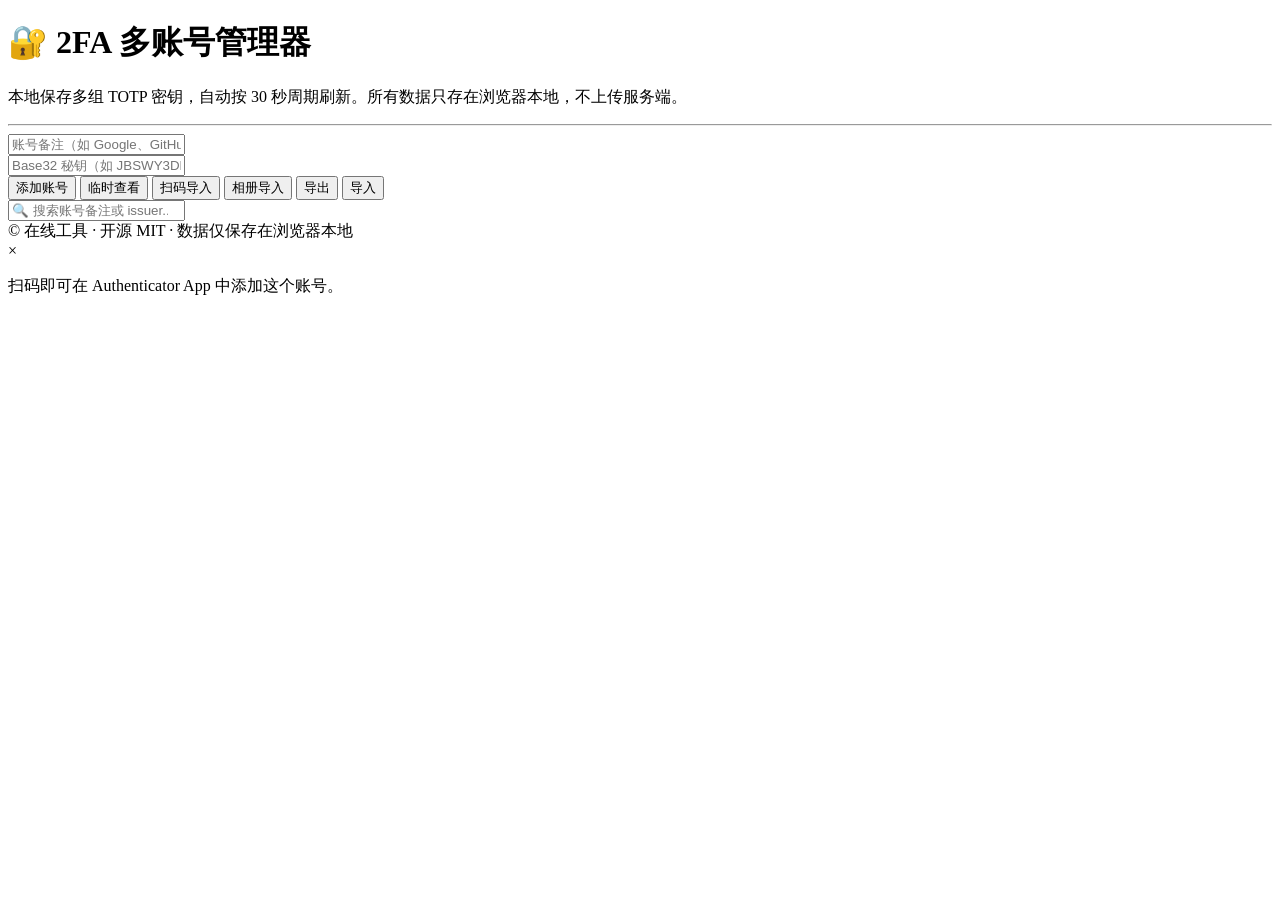
==== commit 86bde63c: "refactor: rebuild UI and fix regression bugs" ====
--- a/public/index.html
+++ b/public/index.html
@@ -6,12 +6,13 @@
   <meta http-equiv="X-UA-Compatible" content="IE=edge">
   <meta name="viewport" content="width=device-width,initial-scale=1">
   <meta name="description" content="开源 2FA / TOTP 多账号管理器，支持扫码导入、相册导入、Base32 手动添加。">
-  <link rel="icon" type="image/svg+xml" href="assets/img/favicon.svg">
-  <link rel="stylesheet" href="assets/css/style.css">
-  <script src="assets/js/otpauth.umd.min.js"></script>
-  <script src="assets/js/qrcode.min.js"></script>
-  <script src="assets/js/jsQR.js"></script>
-  <script src="assets/js/common.js"></script>
+  <link rel="icon" type="image/svg+xml" href="/assets/img/favicon.svg">
+  <link rel="stylesheet" href="/assets/css/style.css">
+  <link rel="stylesheet" href="/assets/css/ui-v4.css">
+  <script src="/assets/js/otpauth.umd.min.js"></script>
+  <script src="/assets/js/qrcode.min.js"></script>
+  <script src="/assets/js/jsQR.js"></script>
+  <script src="/assets/js/common.js"></script>
 </head>
 <body>
   <div class="layout">
@@ -65,7 +66,10 @@
 
     // -------- state --------
     let accounts = [];
-    try { accounts = JSON.parse(STORAGE.getItem(LS_KEY) || '[]'); } catch(e){ accounts = []; }
+    try {
+      const stored = JSON.parse(STORAGE.getItem(LS_KEY) || '[]');
+      accounts = Array.isArray(stored) ? stored.filter(a => a && typeof a === 'object' && typeof a.secret === 'string') : [];
+    } catch(e){ accounts = []; }
     const save = () => STORAGE.setItem(LS_KEY, JSON.stringify(accounts));
 
     function uid(){ return Math.random().toString(36).slice(2, 10) + Date.now().toString(36).slice(-4); }
@@ -111,27 +115,30 @@
       );
     }
 
+    function renderEmpty(icon, message){
+      const panel = document.createElement('div');
+      panel.className = 'panel';
+      const empty = document.createElement('div');
+      empty.className = 'empty-state';
+      const ico = document.createElement('div');
+      ico.className = 'ico';
+      ico.textContent = icon;
+      const text = document.createElement('div');
+      text.textContent = message;
+      empty.append(ico, text);
+      panel.appendChild(empty);
+      list.appendChild(panel);
+    }
+
     function render(){
       list.innerHTML = '';
       const visible = filteredAccounts();
       if(!accounts.length){
-        list.innerHTML = `
-          <div class="panel">
-            <div class="empty-state">
-              <div class="ico">🔐</div>
-              <div>暂无账号，添加或扫码导入一个试试～</div>
-            </div>
-          </div>`;
+        renderEmpty('＋', '暂无账号，添加或扫码导入一个试试。');
         return;
       }
       if(!visible.length){
-        list.innerHTML = `
-          <div class="panel">
-            <div class="empty-state">
-              <div class="ico">🔍</div>
-              <div>没有匹配「${searchQuery}」的账号</div>
-            </div>
-          </div>`;
+        renderEmpty('⌕', `没有匹配「${searchQuery}」的账号`);
         return;
       }
       for(const acc of visible){
@@ -328,6 +335,9 @@
         const algorithm = (u.searchParams.get('algorithm') || 'SHA1').toUpperCase();
         const digits = parseInt(u.searchParams.get('digits') || '6', 10);
         const period = parseInt(u.searchParams.get('period') || '30', 10);
+        if(!['SHA1','SHA256','SHA512'].includes(algorithm)) throw new Error('不支持的算法');
+        if(![6,7,8].includes(digits)) throw new Error('验证码位数必须为 6–8');
+        if(!Number.isInteger(period) || period < 5 || period > 300) throw new Error('刷新周期无效');
         return { remark: remark || issuer || '未命名', issuer, secret, algorithm, digits, period };
       }catch(e){
         window.toast('二维码无效：' + e.message);
@@ -379,6 +389,7 @@
       }
     });
     $('#btn-stop').addEventListener('click', stopScan);
+    (window.__pageOn || ((t,e,f)=>t.addEventListener(e,f)))(window, 'app:page-cleanup', stopScan);
     function stopScan(){
       if(scanRAF){ cancelAnimationFrame(scanRAF); scanRAF = null; }
       if(stream){ stream.getTracks().forEach(t => t.stop()); stream = null; }
